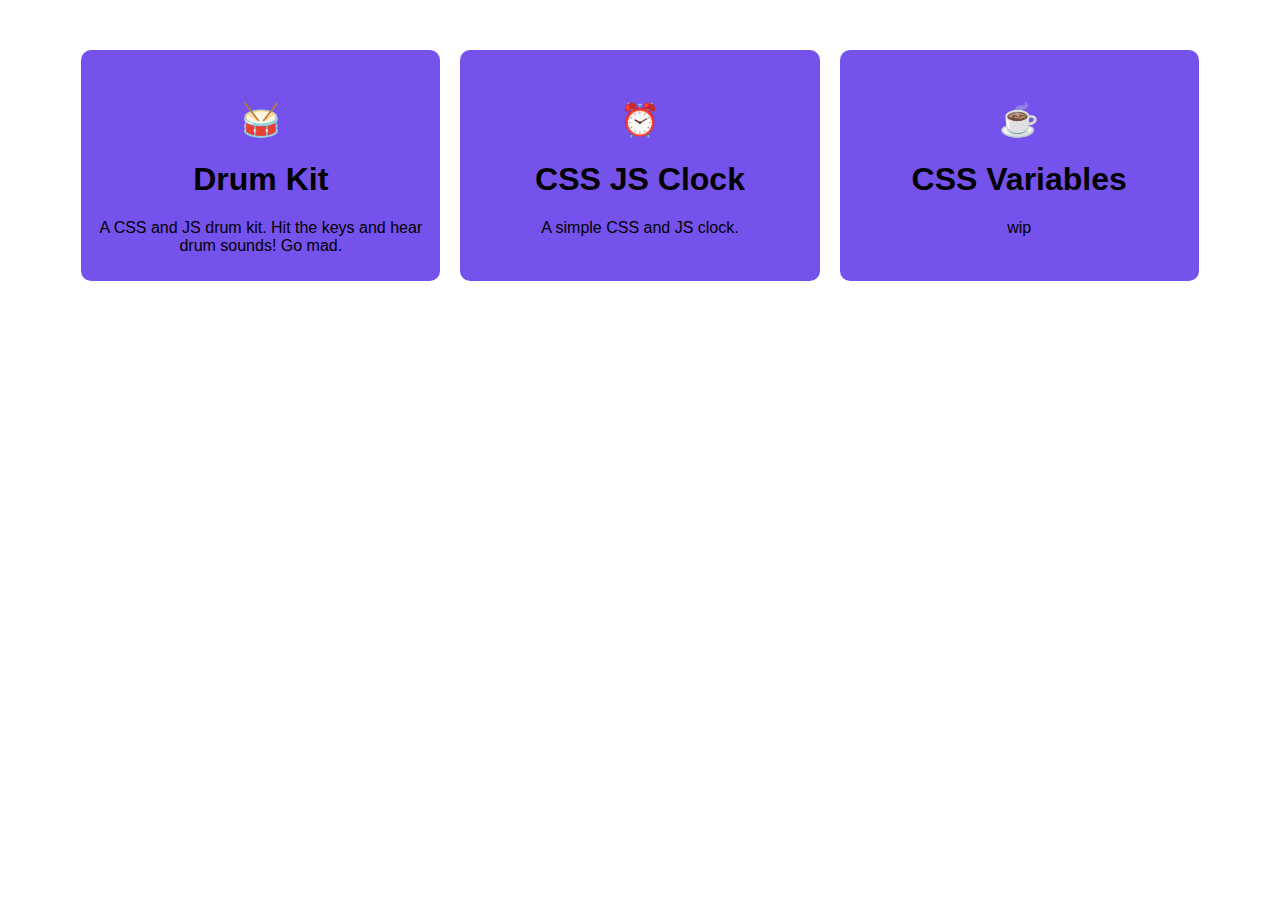
==== index.html @ f1b2a6c6 "Added root index file" ====
<!DOCTYPE html>
<html lang="en">

<head>
    <meta charset="UTF-8">
    <meta http-equiv="X-UA-Compatible" content="IE=edge">
    <meta name="viewport" content="width=device-width, initial-scale=1.0">
    <title>JS 30by30</title>
    <link rel="stylesheet" href="style.css">
</head>

<body>
    <div class='container'>
        <div class="row-container">
            <div class="card">
                <a href="1-drum-kit/index.html">
                    <h1>🥁</h1>
                    <h1>Drum Kit</h1>
                    <p>A CSS and JS drum kit. Hit the keys and hear drum sounds! Go mad.</p>
                </a>
            </div>
            <div class='card'>
                <a href="2-css-js-clock/index.html">
                    <h1>⏰</h1>

                    <h1>CSS JS Clock</h1>
                    <p>A simple CSS and JS clock.</p>
                </a>
            </div>
            <div class='card'>
                <a href="3-css-variables/index.html">
                    <h1>☕</h1>
                    <h1>CSS Variables</h1>
                    <p>wip</p>
                </a>
            </div>


        </div>
    </div>
</body>

</html>
---- style.css ----
body {
    display:flex;
    justify-content: center;
    min-width: 90vh;
    font-family: -apple-system, BlinkMacSystemFont, sans-serif;

    /* background-color: black; */
}

.container {
    display: flex;
    flex-direction: column;
    align-items: center;
    justify-content: center;
    margin-top: 2rem;
    width : 90%;
}

.row-container {
    display: flex;
    justify-content: space-evenly;
    /* align-items: flex-start; */
    width : 100%;
}

.card {
    width: 400px;
    background-color: rgb(118, 82, 236);
    min-height: 10rem;
    margin: 10px;
    padding: 10px;
    padding-top: 30px;
    text-align: center;
    border-radius: 10px;

}

.card a {
    text-decoration: none;
    color: black;
}
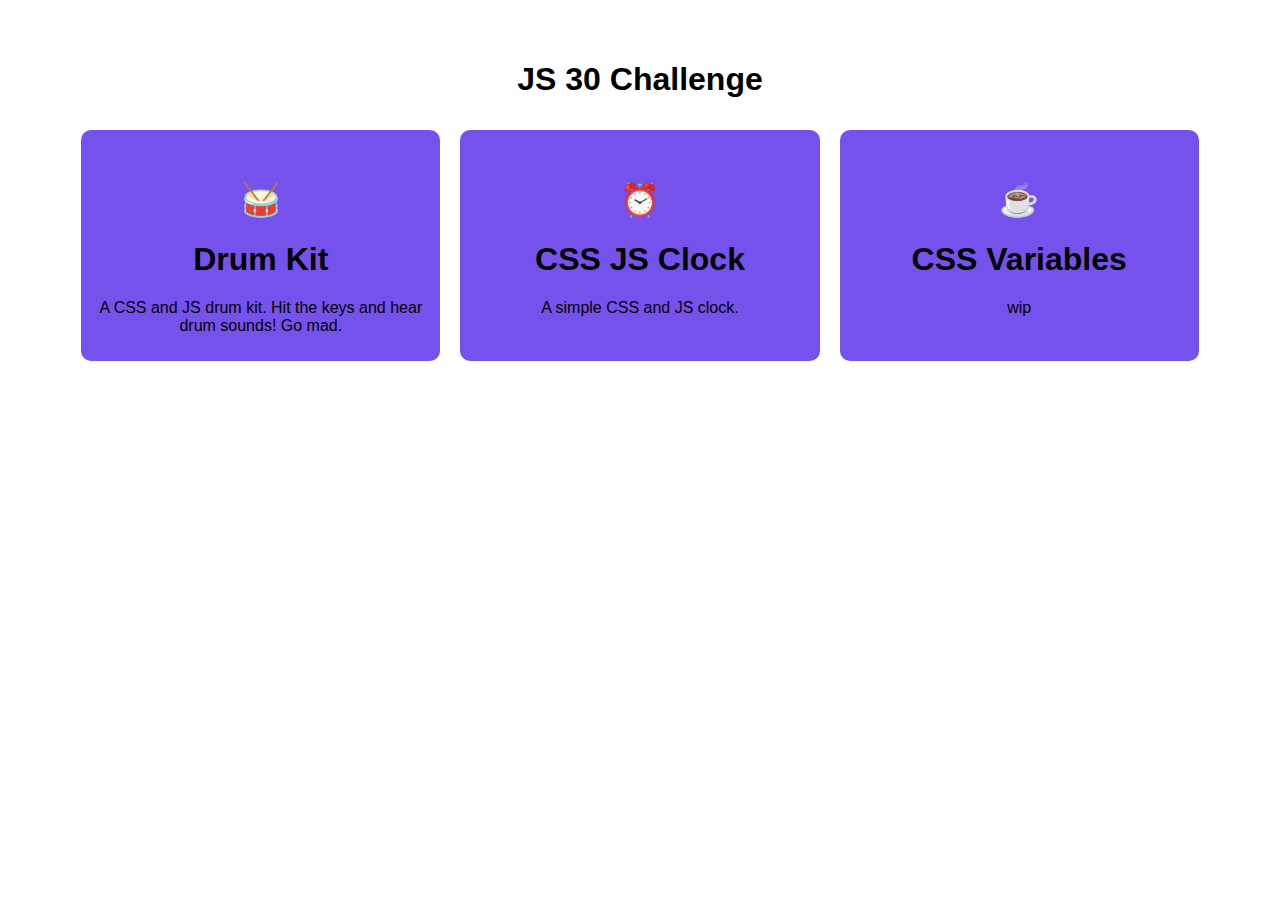
==== commit 4db30db7: "Added 3-css-variables" ====
--- a/index.html
+++ b/index.html
@@ -11,6 +11,7 @@
 
 <body>
     <div class='container'>
+        <h1>JS 30 Challenge</h1>
         <div class="row-container">
             <div class="card">
                 <a href="1-drum-kit/index.html">
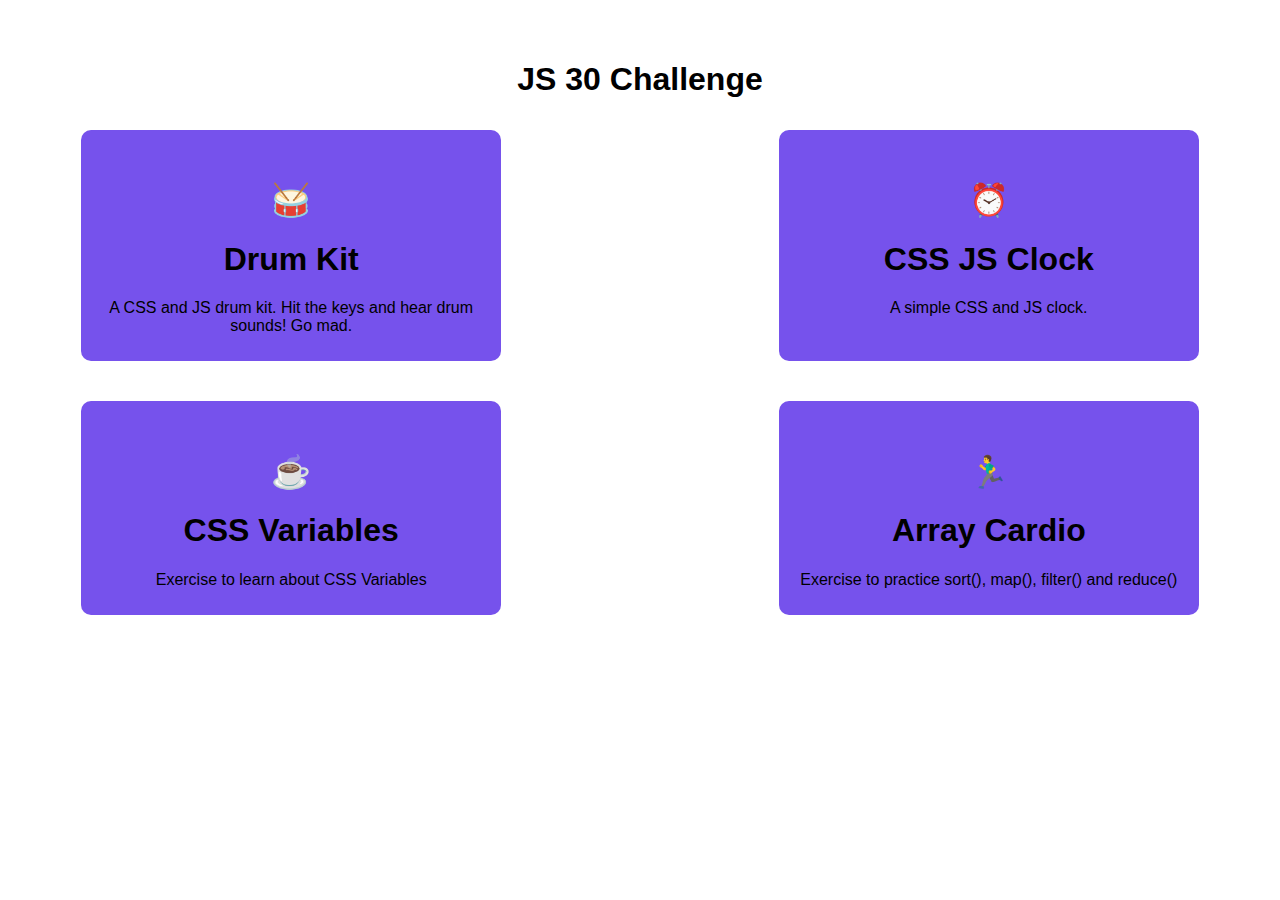
==== commit 74e3fe03: "added 4-array-cardio" ====
--- a/index.html
+++ b/index.html
@@ -32,12 +32,19 @@
                 <a href="3-css-variables/index.html">
                     <h1>☕</h1>
                     <h1>CSS Variables</h1>
-                    <p>wip</p>
+                    <p>Exercise to learn about CSS Variables</p>
+                </a>
+            </div>
+            <div class='card'>
+                <a href="4-array-cardio/index.html">
+                    <h1>🏃‍♂️</h1>
+                    <h1>Array Cardio</h1>
+                    <p>Exercise to practice sort(), map(), filter() and reduce()</p>
                 </a>
             </div>
 
+        </div>
 
-        </div>
     </div>
 </body>
 
--- a/style.css
+++ b/style.css
@@ -18,9 +18,10 @@
 
 .row-container {
     display: flex;
-    justify-content: space-evenly;
+    justify-content: space-between;
     /* align-items: flex-start; */
     width : 100%;
+    flex-wrap: wrap;
 }
 
 .card {
@@ -28,6 +29,7 @@
     background-color: rgb(118, 82, 236);
     min-height: 10rem;
     margin: 10px;
+    margin-bottom: 30px;
     padding: 10px;
     padding-top: 30px;
     text-align: center;
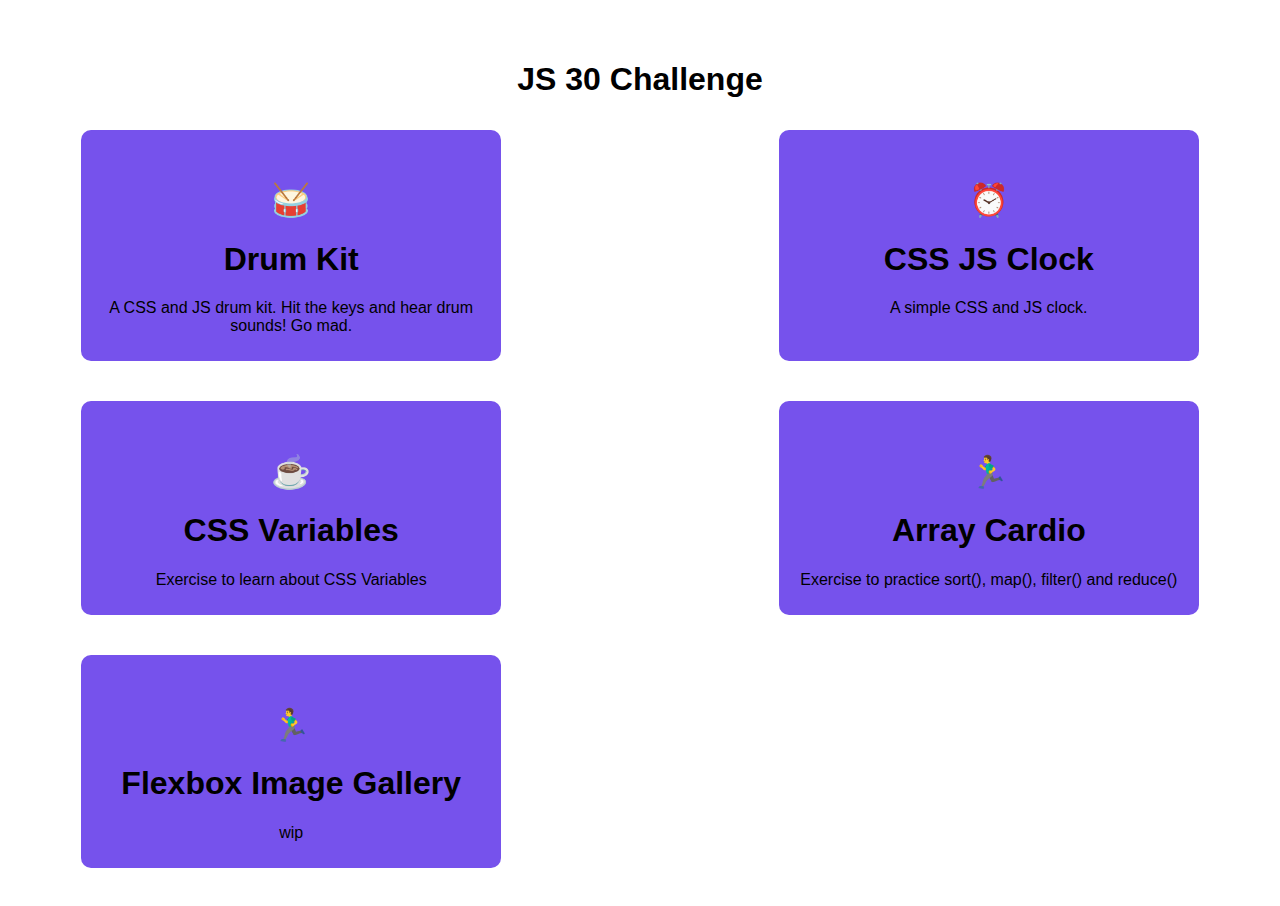
==== commit dce2c8b1: "added 5-flexbox-image-gallery" ====
--- a/index.html
+++ b/index.html
@@ -42,6 +42,13 @@
                     <p>Exercise to practice sort(), map(), filter() and reduce()</p>
                 </a>
             </div>
+            <div class='card'>
+                <a href="5-flexbox-image-gallery/index.html">
+                    <h1>🏃‍♂️</h1>
+                    <h1>Flexbox Image Gallery</h1>
+                    <p>wip</p>
+                </a>
+            </div>
 
         </div>
 
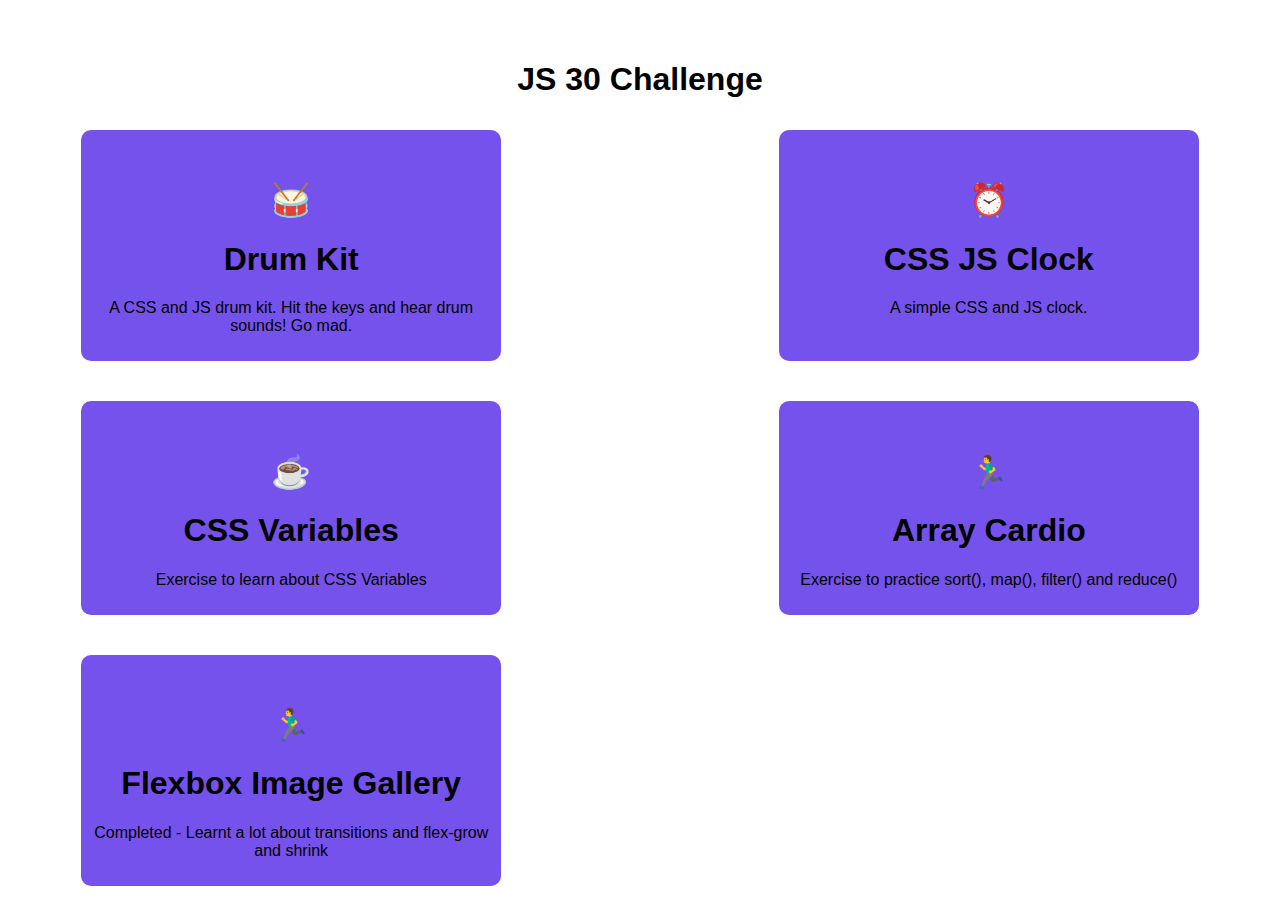
==== commit 68b11eb8: "completed 5-flexbox-image-gallery" ====
--- a/index.html
+++ b/index.html
@@ -46,7 +46,7 @@
                 <a href="5-flexbox-image-gallery/index.html">
                     <h1>🏃‍♂️</h1>
                     <h1>Flexbox Image Gallery</h1>
-                    <p>wip</p>
+                    <p>Completed - Learnt a lot about transitions and flex-grow and shrink</p>
                 </a>
             </div>
 
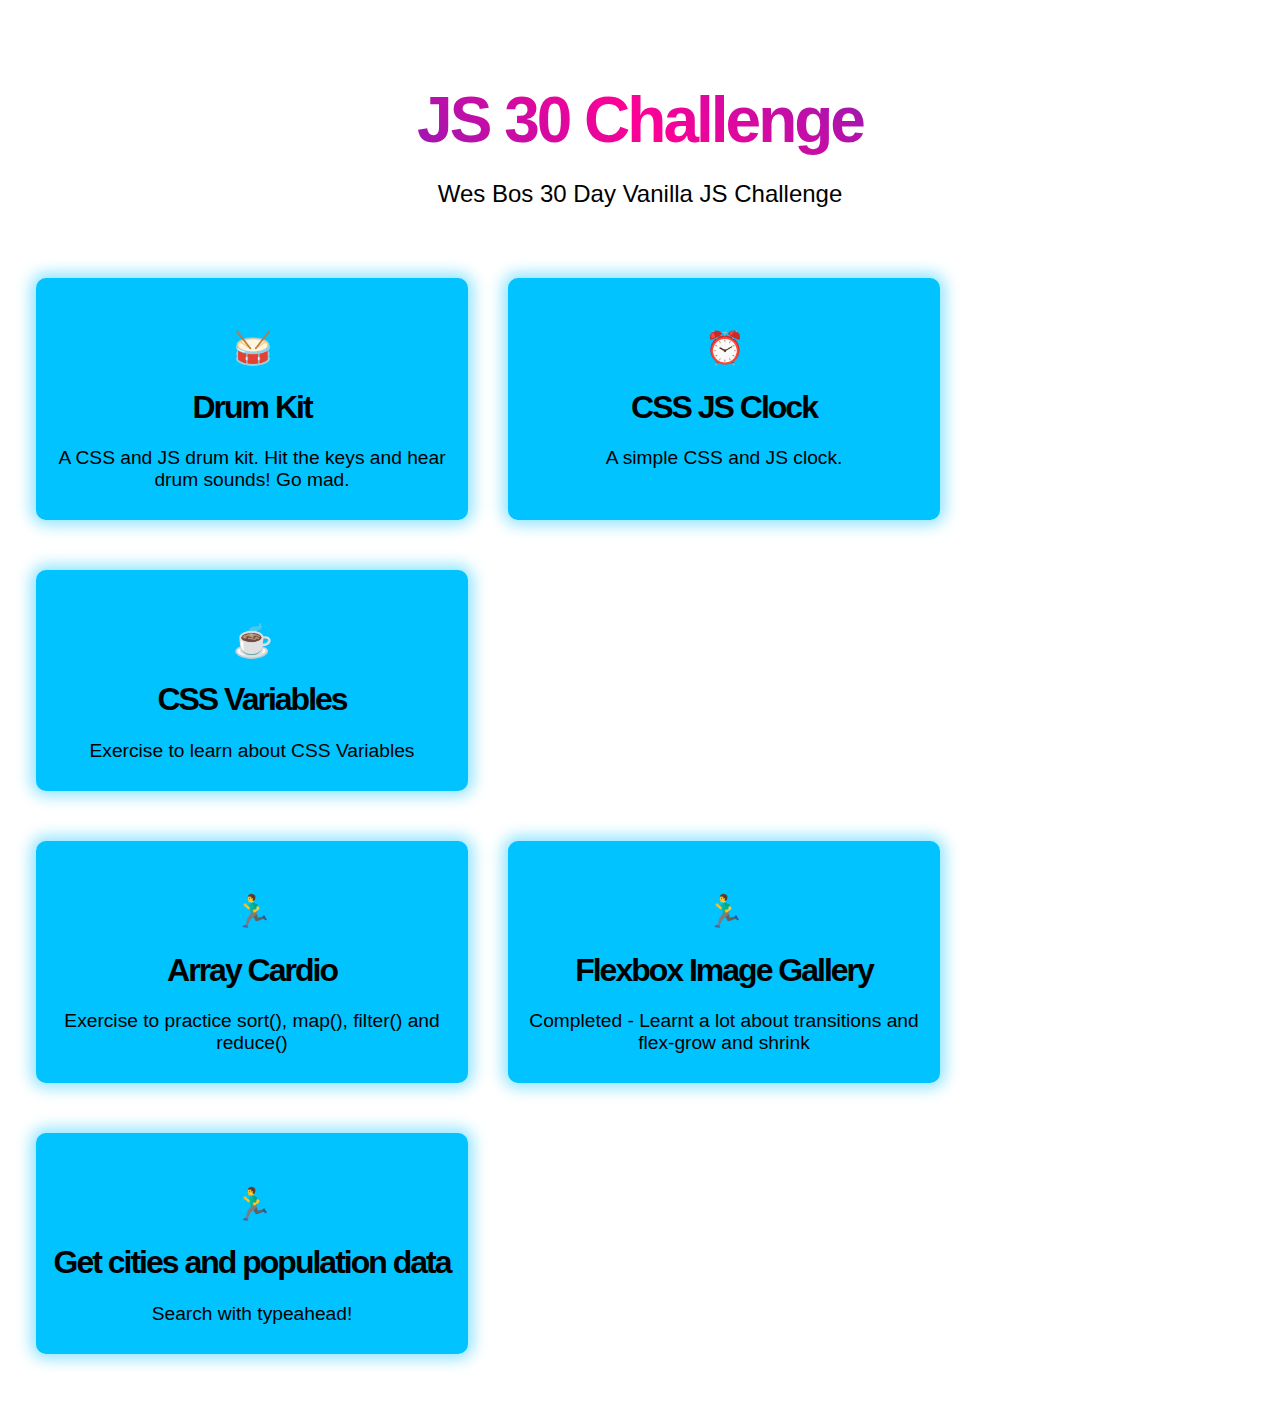
==== commit 061528c4: "completed 6-cities-typeahead" ====
--- a/index.html
+++ b/index.html
@@ -11,7 +11,8 @@
 
 <body>
     <div class='container'>
-        <h1>JS 30 Challenge</h1>
+        <h1 class='header gradient-text'>JS 30 Challenge</h1>
+        <p class='sub-header'>Wes Bos 30 Day Vanilla JS Challenge </p>
         <div class="row-container">
             <div class="card">
                 <a href="1-drum-kit/index.html">
@@ -35,6 +36,8 @@
                     <p>Exercise to learn about CSS Variables</p>
                 </a>
             </div>
+        </div>
+        <div class="row-container">
             <div class='card'>
                 <a href="4-array-cardio/index.html">
                     <h1>🏃‍♂️</h1>
@@ -49,6 +52,13 @@
                     <p>Completed - Learnt a lot about transitions and flex-grow and shrink</p>
                 </a>
             </div>
+            <div class='card'>
+                <a href="6-cities-typeahead/index.html">
+                    <h1>🏃‍♂️</h1>
+                    <h1>Get cities and population data</h1>
+                    <p>Search with typeahead!</p>
+                </a>
+            </div>
 
         </div>
 
--- a/style.css
+++ b/style.css
@@ -1,43 +1,96 @@
+html {
+    box-sizing: border-box;
+    font-size: 16px;
+  }
+  
+
 body {
     display:flex;
     justify-content: center;
-    min-width: 90vh;
     font-family: -apple-system, BlinkMacSystemFont, sans-serif;
+    /* background-color: black; */
+    margin: 0;
+}
 
-    /* background-color: black; */
+.header {
+    font-size: 4rem;
+    font-weight:900;
+    letter-spacing: -3px;
+    margin-bottom: -1px;
+}
+
+
+.gradient-text {
+    /* Fallback: Set a background color. */
+    background-color: blue;
+    
+    /* Create the gradient. */
+    background-image: linear-gradient(45deg, #003ce0, #ff0095, #003ce0);
+    
+    /* Set the background size and repeat properties. */
+    background-size: 100%;
+    background-repeat: repeat;
+  
+    /* Use the text as a mask for the background. */
+    /* This will show the gradient as a text color rather than element bg. */
+    -webkit-background-clip: text;
+    -webkit-text-fill-color: transparent; 
+    -moz-background-clip: text;
+    -moz-text-fill-color: transparent;
+  }
+
+.sub-header {
+ font-size: 1.5rem;
+ margin-bottom: 50px;
+
 }
 
 .container {
     display: flex;
     flex-direction: column;
-    align-items: center;
+    text-align: center;
+    /* align-items: center; */
     justify-content: center;
-    margin-top: 2rem;
-    width : 90%;
+    margin: 40px 16px ;
 }
 
 .row-container {
     display: flex;
-    justify-content: space-between;
+    justify-content: flex-start;
     /* align-items: flex-start; */
-    width : 100%;
     flex-wrap: wrap;
 }
 
 .card {
     width: 400px;
-    background-color: rgb(118, 82, 236);
+    background-color: rgb(0, 195, 255);
+    box-shadow: 0px 0px 15px 5px  rgba(0, 195, 255, 0.445);
     min-height: 10rem;
-    margin: 10px;
+    margin: 20px;
     margin-bottom: 30px;
-    padding: 10px;
+    padding: 10px 16px;
     padding-top: 30px;
     text-align: center;
     border-radius: 10px;
+}
 
+
+.card:hover {
+    background-color:rgba(0, 195, 255, 0.733);;
+    /* border: 1px solid red; */
 }
 
 .card a {
     text-decoration: none;
     color: black;
-}+}
+
+.card h1 {
+    letter-spacing: -2px;
+    font-weight: 900;
+}
+  
+.card p {
+    font-size: 1.2rem;
+}
+ 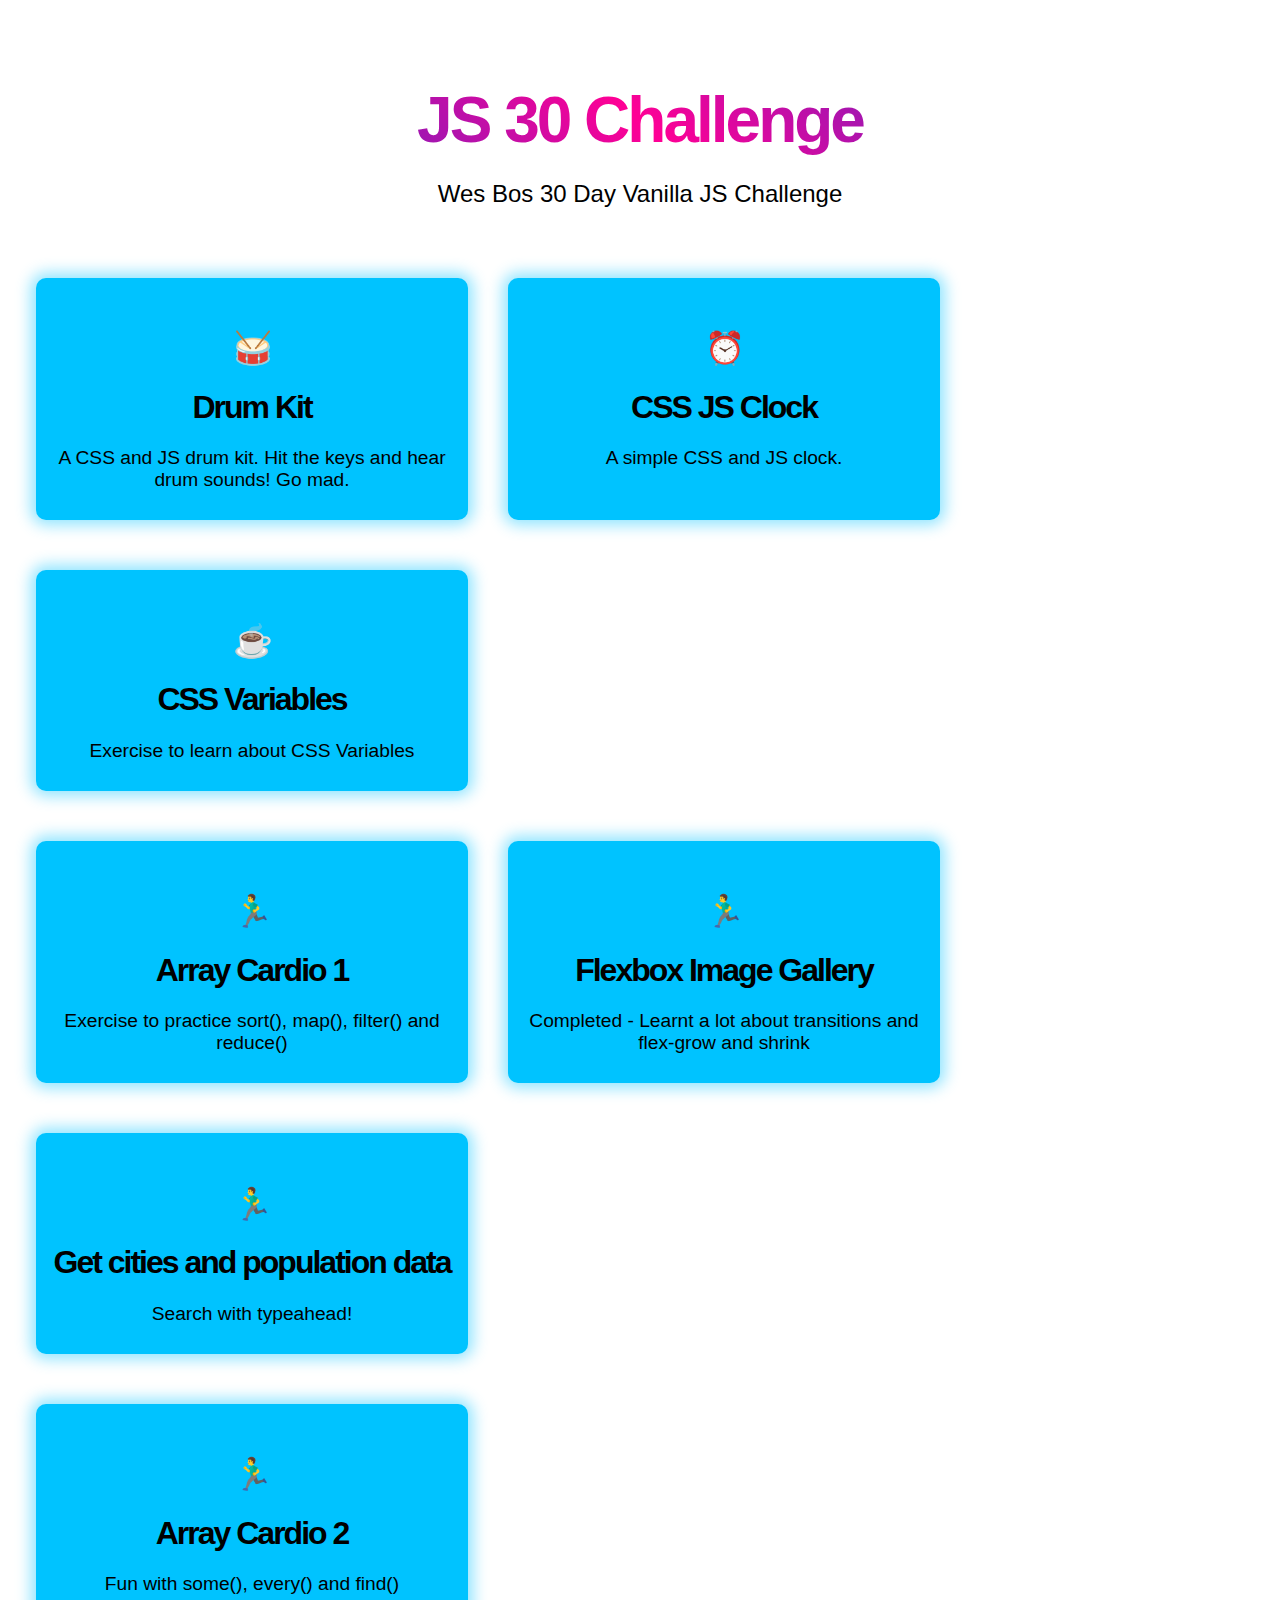
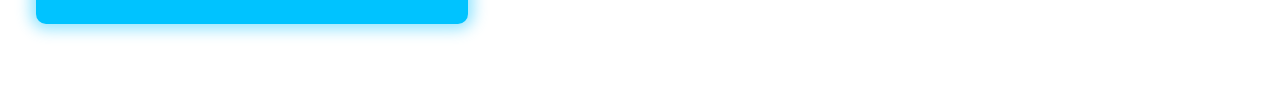
==== commit c49f7b99: "completed 7-array-cardio-2" ====
--- a/index.html
+++ b/index.html
@@ -41,7 +41,7 @@
             <div class='card'>
                 <a href="4-array-cardio/index.html">
                     <h1>🏃‍♂️</h1>
-                    <h1>Array Cardio</h1>
+                    <h1>Array Cardio 1</h1>
                     <p>Exercise to practice sort(), map(), filter() and reduce()</p>
                 </a>
             </div>
@@ -59,10 +59,19 @@
                     <p>Search with typeahead!</p>
                 </a>
             </div>
-
+        </div>
+        <div class="row-container">
+            <div class='card'>
+                <a href="7-array-cardio-2/index.html">
+                    <h1>🏃‍♂️</h1>
+                    <h1>Array Cardio 2</h1>
+                    <p>Fun with some(), every() and find()</p>
+                </a>
+            </div>
         </div>
 
     </div>
 </body>
 
-</html>+</html>
+
--- a/style.css
+++ b/style.css
@@ -93,4 +93,4 @@
 .card p {
     font-size: 1.2rem;
 }
- + 
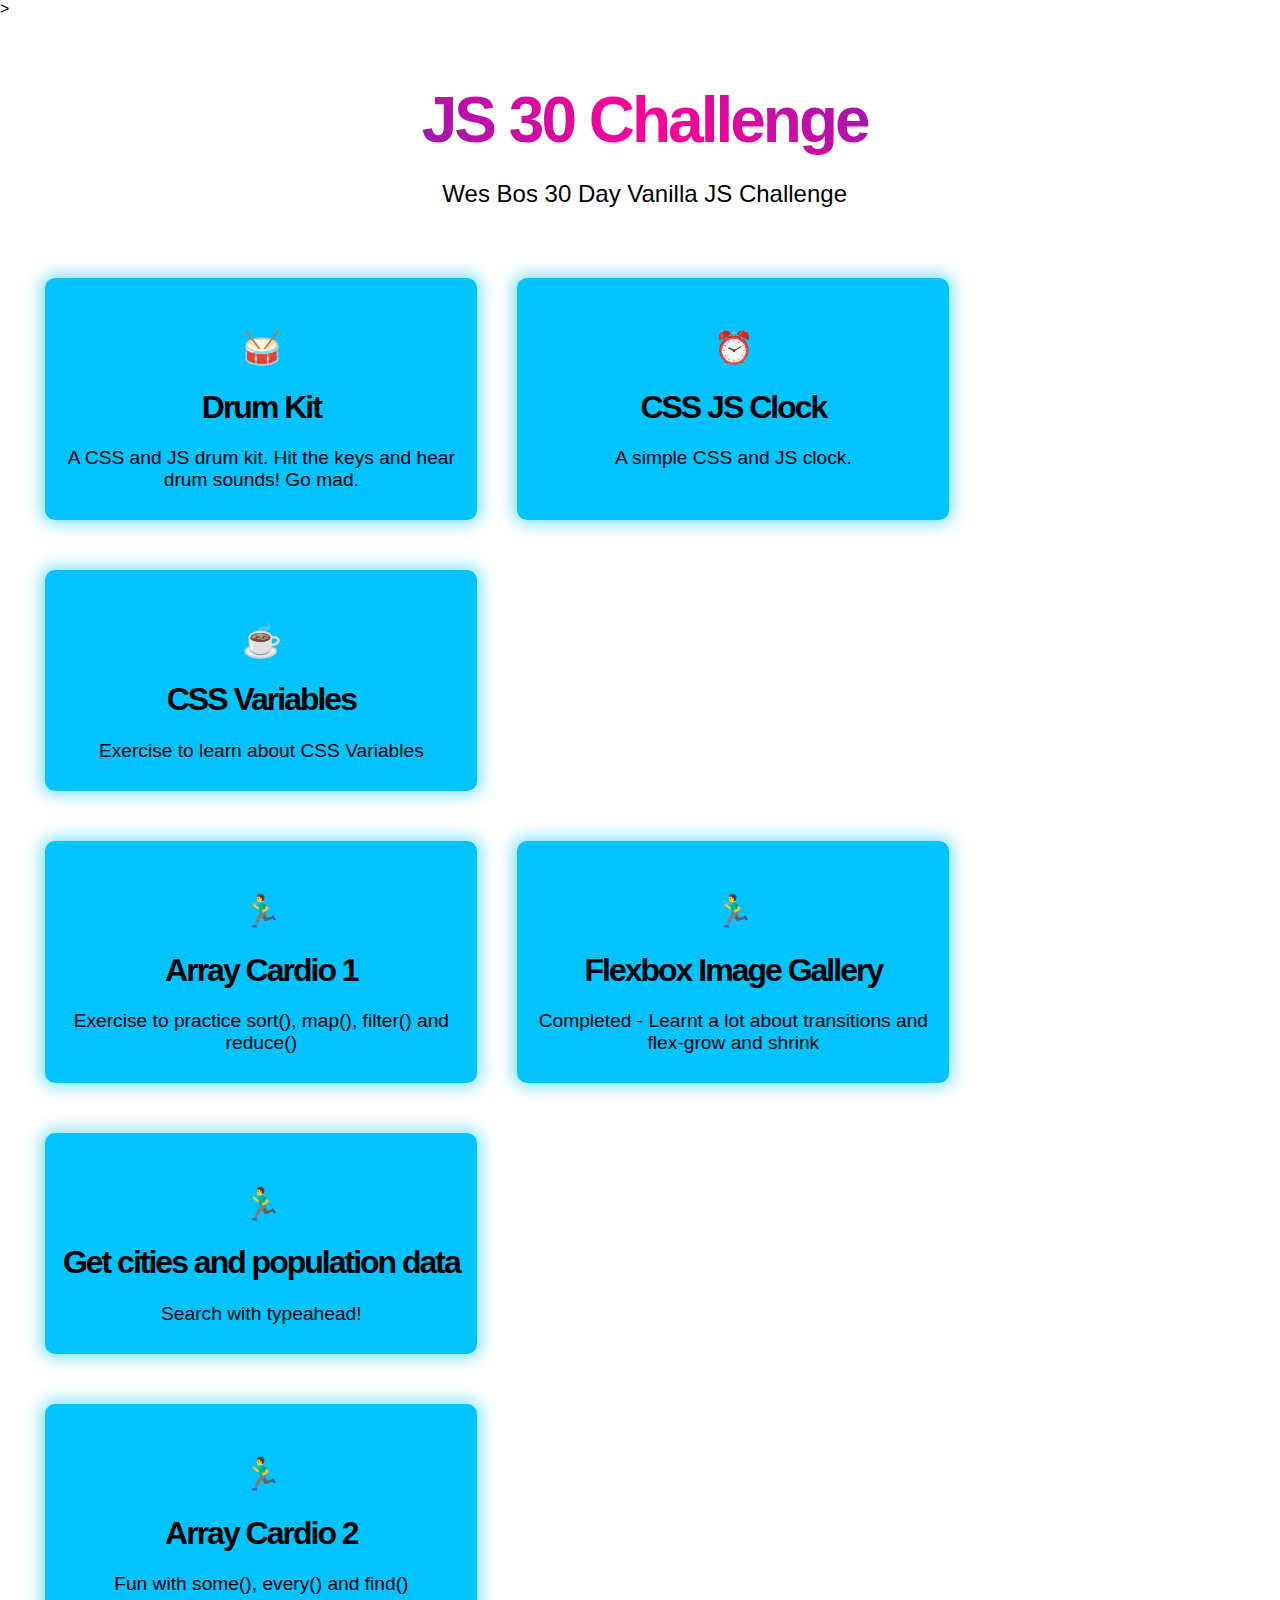
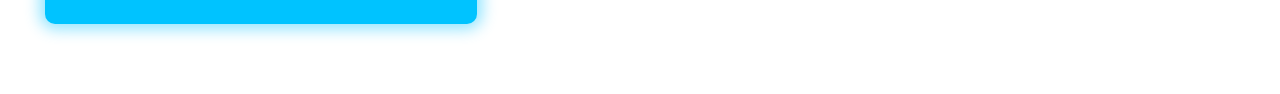
==== commit 87021b77: "added bitcoin book" ====
--- a/index.html
+++ b/index.html
@@ -7,6 +7,7 @@
     <meta name="viewport" content="width=device-width, initial-scale=1.0">
     <title>JS 30by30</title>
     <link rel="stylesheet" href="style.css">
+    <a href="OReilly.Mastering.Bitcoin.2nd.Edition.2017.6.pdf"></a>>
 </head>
 
 <body>
@@ -69,7 +70,6 @@
                 </a>
             </div>
         </div>
-
     </div>
 </body>
 
